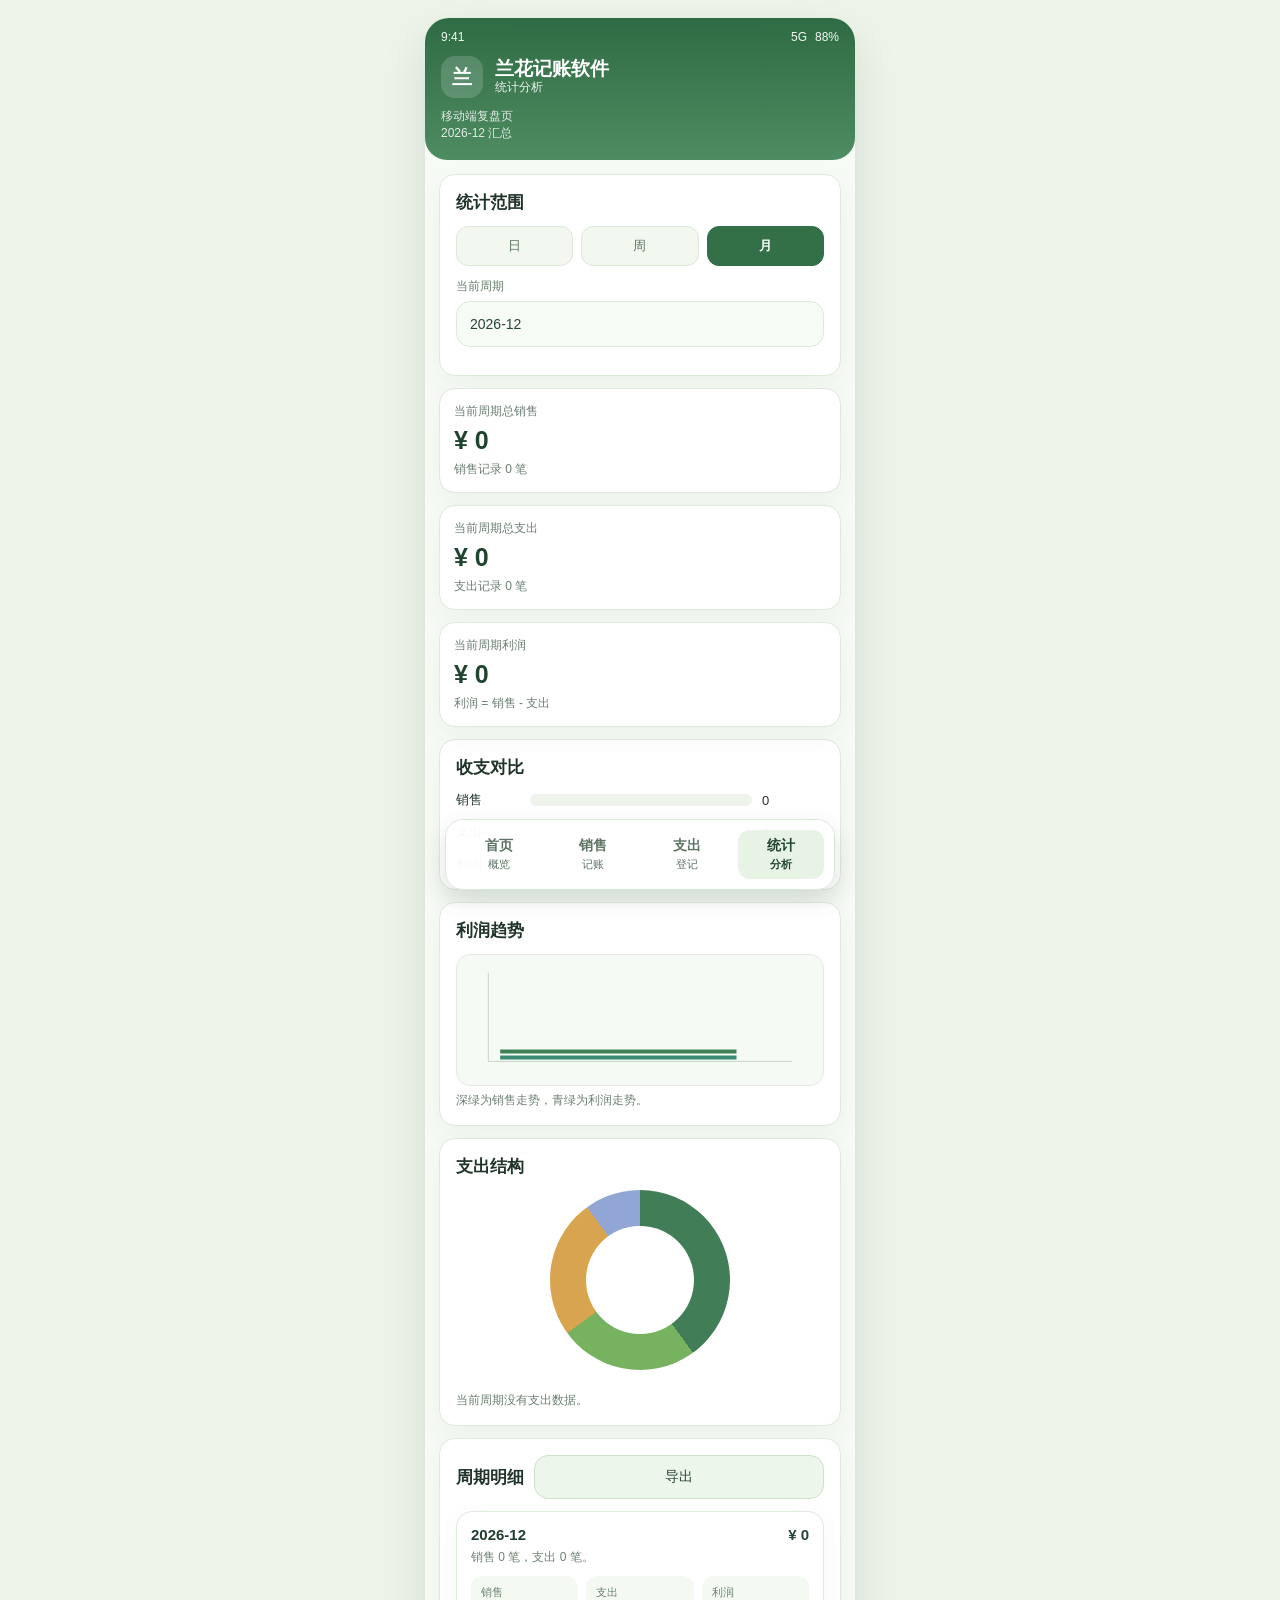
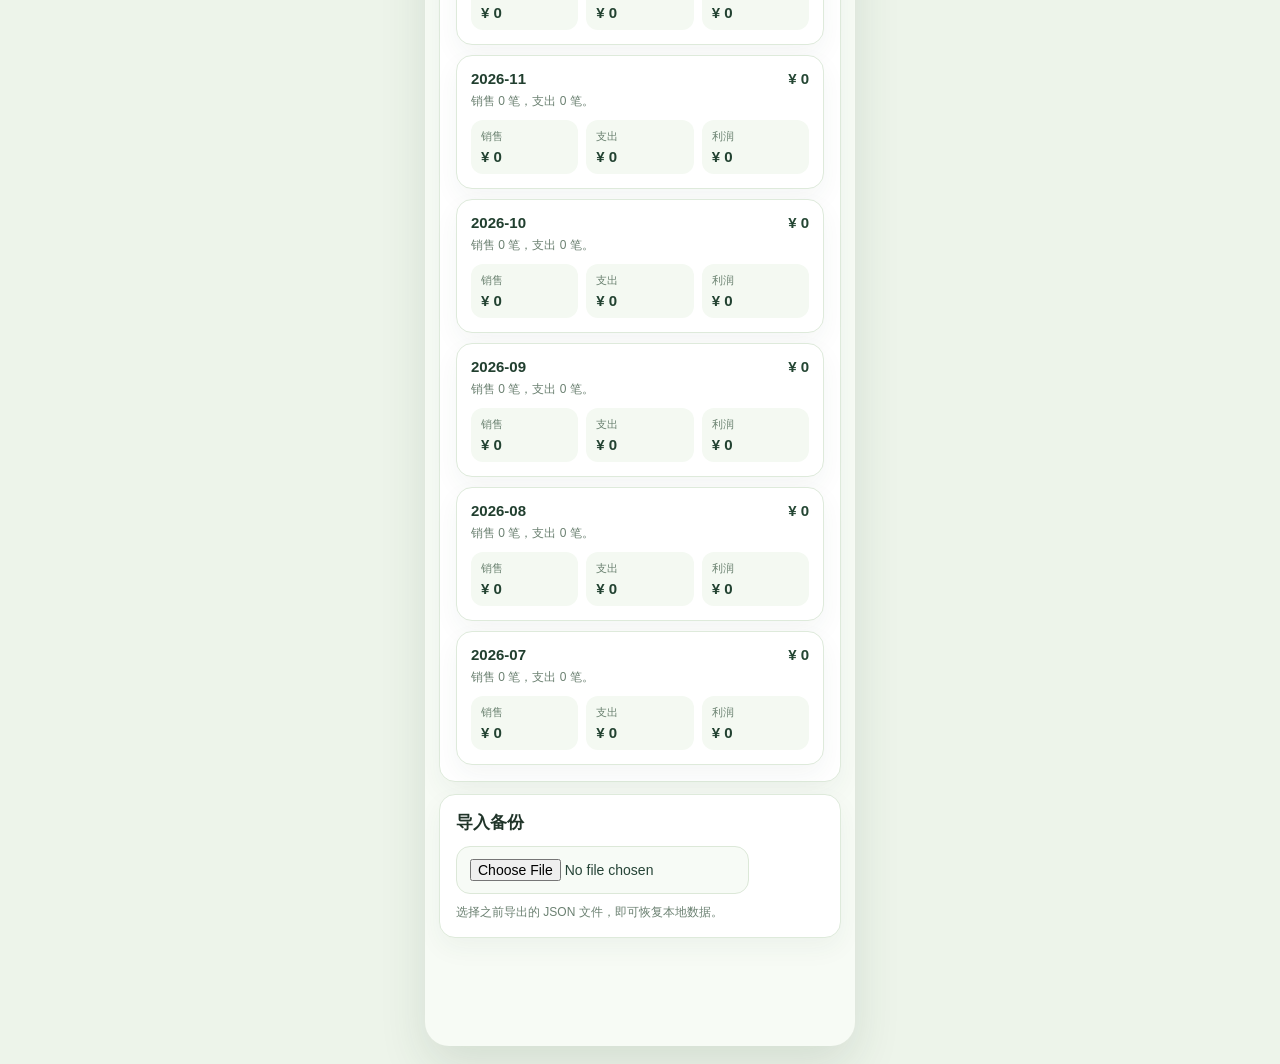
==== analytics.html @ 71361d49 "feat: 兰花记账软件 - 静态本地记账应用" ====
<!DOCTYPE html>
<html lang="zh-CN">
<head>
  <meta charset="UTF-8">
  <meta name="viewport" content="width=device-width, initial-scale=1.0">
  <title>兰花记账软件 - 统计分析</title>
  <link rel="stylesheet" href="styles.css">
</head>
<body>
  <div class="page-shell">
    <div class="frame">
      <div class="topbar">
        <div class="mobile-statusbar">
          <span>9:41</span>
          <div class="status-icons">
            <span>5G</span>
            <span>88%</span>
          </div>
        </div>
        <div class="brand">
          <div class="brand-mark">兰</div>
          <div>
            <h1>兰花记账软件</h1>
            <p>统计分析</p>
          </div>
        </div>
        <div class="topbar-meta">
          <p class="meta-line">移动端复盘页</p>
          <p class="meta-line" id="analytics-label">日 / 周 / 月汇总查看</p>
        </div>
      </div>
      <div class="app-body">
        <main class="content">
          <section class="panel">
            <h3>统计范围</h3>
            <div class="segmented">
              <div class="segment" data-mode="day">日</div>
              <div class="segment" data-mode="week">周</div>
              <div class="segment active" data-mode="month">月</div>
            </div>
            <div class="field-grid single" style="margin-top: 12px;">
              <div>
                <div class="label">当前周期</div>
                <div class="input-box" id="analytics-period-label"></div>
              </div>
            </div>
          </section>

          <section class="summary-grid" style="margin-top: 12px;" id="analytics-summary-grid"></section>

          <section class="panel" style="margin-top: 12px;">
            <h3>收支对比</h3>
            <div class="bar-chart" id="analytics-bar-chart"></div>
          </section>

          <section class="panel" style="margin-top: 12px;">
            <h3>利润趋势</h3>
            <svg class="trend-svg" viewBox="0 0 360 132" xmlns="http://www.w3.org/2000/svg">
              <line x1="26" y1="18" x2="26" y2="108" stroke="#c7d4c3" stroke-width="1"/>
              <line x1="26" y1="108" x2="334" y2="108" stroke="#c7d4c3" stroke-width="1"/>
              <polyline id="analytics-sales-line" fill="none" stroke="#3d8156" stroke-width="4" points="38,90 86,82 134,70 182,60 230,48 278,38 326,32"/>
              <polyline id="analytics-profit-line" fill="none" stroke="#3b8a74" stroke-width="4" points="38,100 86,92 134,82 182,68 230,58 278,46 326,40"/>
            </svg>
            <div class="record-meta">深绿为销售走势，青绿为利润走势。</div>
          </section>

          <section class="panel" style="margin-top: 12px;">
            <h3>支出结构</h3>
            <div class="donut"></div>
            <div class="legend" id="analytics-expense-legend"></div>
          </section>

          <section class="panel" style="margin-top: 12px;">
            <div class="record-head">
              <h3 style="margin: 0;">周期明细</h3>
              <button class="btn" type="button" id="analytics-export-button">导出</button>
            </div>
            <div class="period-list" style="margin-top: 12px;" id="analytics-period-list"></div>
          </section>

          <section class="panel" style="margin-top: 12px;">
            <h3>导入备份</h3>
            <input class="input-box" type="file" id="analytics-import-input" accept="application/json">
            <div class="record-meta" style="margin-top: 10px;">选择之前导出的 JSON 文件，即可恢复本地数据。</div>
          </section>
        </main>
      </div>
    </div>
  </div>
  <nav class="mobile-tabbar">
    <a href="dashboard.html"><strong>首页</strong>概览</a>
    <a href="sales.html"><strong>销售</strong>记账</a>
    <a href="expenses.html"><strong>支出</strong>登记</a>
    <a class="active" href="analytics.html"><strong>统计</strong>分析</a>
  </nav>

  <script src="data.js"></script>
  <script>
    let currentMode = "month";

    function buildPolylinePoints(values, minY, maxY) {
      const maxValue = Math.max(...values, 1);
      const stepX = 48;
      return values.map((value, index) => {
        const x = 38 + index * stepX;
        const y = maxY - (value / maxValue) * (maxY - minY);
        return `${x},${y}`;
      }).join(" ");
    }

    function buildTrendBase(mode) {
      const points = [];
      const summaryList = [];
      const totalSteps = mode === "day" ? 7 : mode === "week" ? 6 : 6;
      for (let i = totalSteps - 1; i >= 0; i -= 1) {
        const date = new Date();
        if (mode === "day") {
          date.setDate(date.getDate() - i);
        } else if (mode === "week") {
          date.setDate(date.getDate() - i * 7);
        } else {
          date.setMonth(date.getMonth() - i);
        }
        summaryList.push(OrchidBookkeeping.getRangeSummary(mode, date));
      }
      return summaryList;
    }

    function downloadBackup() {
      const blob = new Blob([OrchidBookkeeping.exportStore()], { type: "application/json" });
      const url = URL.createObjectURL(blob);
      const link = document.createElement("a");
      link.href = url;
      link.download = `orchid-bookkeeping-backup-${OrchidBookkeeping.toDateKey(new Date())}.json`;
      link.click();
      URL.revokeObjectURL(url);
    }

    function renderAnalytics() {
      const summary = OrchidBookkeeping.getRangeSummary(currentMode);
      const breakdown = OrchidBookkeeping.getExpenseBreakdown(currentMode);
      const trendBase = buildTrendBase(currentMode);

      document.getElementById("analytics-label").textContent = `${summary.label} 汇总`;
      document.getElementById("analytics-period-label").textContent = summary.label;
      document.getElementById("analytics-summary-grid").innerHTML = `
        <div class="mini-card">
          <div class="muted">当前周期总销售</div>
          <strong>${OrchidBookkeeping.formatCurrencyPrecise(summary.salesTotal)}</strong>
          <span>销售记录 ${summary.salesCount} 笔</span>
        </div>
        <div class="mini-card">
          <div class="muted">当前周期总支出</div>
          <strong>${OrchidBookkeeping.formatCurrencyPrecise(summary.expenseTotal)}</strong>
          <span>支出记录 ${summary.expenseCount} 笔</span>
        </div>
        <div class="mini-card">
          <div class="muted">当前周期利润</div>
          <strong>${OrchidBookkeeping.formatCurrencyPrecise(summary.profitTotal)}</strong>
          <span>利润 = 销售 - 支出</span>
        </div>
      `;

      const maxAmount = Math.max(summary.salesTotal, summary.expenseTotal, Math.abs(summary.profitTotal), 1);
      document.getElementById("analytics-bar-chart").innerHTML = `
        <div class="bar-row">
          <div>销售</div>
          <div class="bar-track"><div class="bar-fill" style="width:${Math.round((summary.salesTotal / maxAmount) * 100)}%;"></div></div>
          <div>${Math.round(summary.salesTotal)}</div>
        </div>
        <div class="bar-row">
          <div>支出</div>
          <div class="bar-track"><div class="bar-fill expense" style="width:${Math.round((summary.expenseTotal / maxAmount) * 100)}%;"></div></div>
          <div>${Math.round(summary.expenseTotal)}</div>
        </div>
        <div class="bar-row">
          <div>利润</div>
          <div class="bar-track"><div class="bar-fill profit" style="width:${Math.round((Math.abs(summary.profitTotal) / maxAmount) * 100)}%;"></div></div>
          <div>${Math.round(summary.profitTotal)}</div>
        </div>
      `;

      document.getElementById("analytics-sales-line").setAttribute("points", buildPolylinePoints(trendBase.map((item) => item.salesTotal), 26, 98));
      document.getElementById("analytics-profit-line").setAttribute("points", buildPolylinePoints(trendBase.map((item) => item.profitTotal), 34, 104));

      const legend = document.getElementById("analytics-expense-legend");
      if (!breakdown.length) {
        legend.innerHTML = '<div class="record-meta">当前周期没有支出数据。</div>';
      } else {
        const dotClasses = ["green", "light-green", "orange", "blue"];
        legend.innerHTML = breakdown.map((item, index) => `
          <div class="legend-item">
            <div class="legend-label"><span class="dot ${dotClasses[index % dotClasses.length]}"></span>${item.label}</div>
            <div>${item.percent}%</div>
          </div>
        `).join("");
      }

      const periods = trendBase.slice().reverse();
      document.getElementById("analytics-period-list").innerHTML = periods.map((item) => `
        <div class="period-card">
          <div class="period-head">
            <div class="period-title">${item.label}</div>
            <div class="period-profit">${OrchidBookkeeping.formatCurrencyPrecise(item.profitTotal)}</div>
          </div>
          <div class="period-meta">销售 ${item.salesCount} 笔，支出 ${item.expenseCount} 笔。</div>
          <div class="period-values">
            <div>销售<strong>${OrchidBookkeeping.formatCurrencyPrecise(item.salesTotal)}</strong></div>
            <div>支出<strong>${OrchidBookkeeping.formatCurrencyPrecise(item.expenseTotal)}</strong></div>
            <div>利润<strong>${OrchidBookkeeping.formatCurrencyPrecise(item.profitTotal)}</strong></div>
          </div>
        </div>
      `).join("");
    }

    document.querySelectorAll("[data-mode]").forEach((segment) => {
      segment.addEventListener("click", () => {
        currentMode = segment.dataset.mode;
        document.querySelectorAll("[data-mode]").forEach((item) => item.classList.toggle("active", item === segment));
        renderAnalytics();
      });
    });

    document.getElementById("analytics-export-button").addEventListener("click", downloadBackup);
    document.getElementById("analytics-import-input").addEventListener("change", async (event) => {
      const file = event.target.files?.[0];
      if (!file) return;
      const text = await file.text();
      OrchidBookkeeping.importStore(text);
      renderAnalytics();
      alert("导入成功，统计数据已刷新。");
    });

    renderAnalytics();
  </script>
</body>
</html>
---- styles.css ----
* {
  box-sizing: border-box;
}

body {
  margin: 0;
  font-family: "Microsoft YaHei", "Segoe UI", sans-serif;
  background: #edf4ea;
  color: #203429;
}

a {
  color: inherit;
  text-decoration: none;
}

.page-shell {
  min-height: 100vh;
  padding: 0;
}

.frame {
  width: 100%;
  max-width: 430px;
  margin: 0 auto;
  min-height: 100vh;
  background: #f7fbf5;
  position: relative;
  overflow: hidden;
}

.app-body {
  min-height: 100vh;
}

.sidebar,
.nav-title,
.nav {
  display: none;
}

.topbar {
  background: linear-gradient(180deg, #2f6b44 0%, #4e8c61 100%);
  color: #fff;
  padding: 12px 16px 18px;
  border-radius: 0 0 22px 22px;
}

.mobile-statusbar {
  display: flex;
  align-items: center;
  justify-content: space-between;
  font-size: 12px;
  margin-bottom: 12px;
  opacity: 0.95;
}

.status-icons {
  display: flex;
  align-items: center;
  gap: 8px;
}

.brand {
  display: flex;
  align-items: center;
  gap: 12px;
}

.brand-mark {
  width: 42px;
  height: 42px;
  border-radius: 14px;
  background: rgba(255, 255, 255, 0.16);
  display: grid;
  place-items: center;
  font-size: 20px;
  font-weight: 700;
}

.brand h1 {
  margin: 0;
  font-size: 19px;
  line-height: 1.15;
}

.brand p,
.topbar-meta,
.meta-line {
  margin: 0;
  font-size: 12px;
  opacity: 0.92;
}

.topbar-meta {
  margin-top: 10px;
}

.content {
  padding: 14px 14px 108px;
}

.section-title {
  margin: 0 0 6px;
  font-size: 21px;
}

.section-subtitle {
  margin: 0 0 14px;
  font-size: 13px;
  color: #647a6c;
}

.panel,
.mini-card,
.entry-card,
.record-card,
.period-card,
.quick-action {
  background: #fff;
  border: 1px solid #deeadb;
  border-radius: 16px;
  box-shadow: 0 10px 26px rgba(43, 72, 50, 0.05);
}

.panel,
.entry-card,
.period-card {
  padding: 16px;
}

.panel h3,
.entry-card h3,
.period-card h3 {
  margin: 0 0 12px;
  font-size: 17px;
}

.hero-card {
  background: linear-gradient(180deg, #f4fbf1 0%, #ffffff 100%);
  border: 1px solid #d8e8d3;
  border-radius: 18px;
  padding: 18px;
  margin-bottom: 14px;
  box-shadow: 0 12px 28px rgba(49, 92, 60, 0.08);
}

.hero-card .eyebrow {
  font-size: 12px;
  color: #64816f;
}

.kpi-value {
  font-size: 32px;
  font-weight: 700;
  margin: 10px 0 6px;
  color: #204230;
}

.kpi-label {
  font-size: 13px;
  color: #61786a;
}

.summary-inline {
  display: grid;
  grid-template-columns: repeat(2, minmax(0, 1fr));
  gap: 10px;
  margin-top: 16px;
}

.summary-chip {
  background: #eff7ec;
  border-radius: 14px;
  padding: 10px 12px;
}

.summary-chip strong {
  display: block;
  font-size: 18px;
  color: #214230;
}

.summary-chip span {
  display: block;
  margin-top: 3px;
  font-size: 12px;
  color: #6a7f70;
}

.action-grid,
.quick-grid,
.stats-grid,
.summary-grid,
.mobile-shortcuts,
.chart-grid {
  display: grid;
  gap: 12px;
}

.action-grid {
  grid-template-columns: repeat(2, minmax(0, 1fr));
  margin-bottom: 14px;
}

.quick-grid,
.summary-grid,
.stats-grid,
.chart-grid {
  grid-template-columns: 1fr;
}

.quick-action {
  padding: 16px 14px;
}

.quick-action .action-title {
  font-size: 16px;
  font-weight: 700;
  color: #21402f;
}

.quick-action .action-desc {
  margin-top: 6px;
  font-size: 12px;
  color: #6b8071;
}

.quick-action.primary {
  background: linear-gradient(180deg, #336f47 0%, #295a3a 100%);
  color: #fff;
  border-color: #336f47;
}

.quick-action.primary .action-title,
.quick-action.primary .action-desc {
  color: #fff;
}

.mobile-shortcuts {
  grid-template-columns: repeat(4, minmax(0, 1fr));
  margin-bottom: 14px;
}

.mobile-shortcut {
  background: #fff;
  border: 1px solid #deeadb;
  border-radius: 14px;
  padding: 10px 8px;
  text-align: center;
  font-size: 11px;
  color: #5d7464;
}

.mobile-shortcut strong {
  display: block;
  margin-bottom: 4px;
  font-size: 17px;
  color: #244633;
}

.mini-card {
  padding: 14px;
}

.mini-card strong {
  display: block;
  margin: 6px 0 4px;
  font-size: 25px;
  color: #1f4430;
}

.mini-card span,
.muted {
  font-size: 12px;
  color: #6b7e72;
}

.list {
  display: grid;
  gap: 10px;
}

.record-card,
.expense-item,
.list-item,
.timeline-item {
  background: #f7fbf6;
  border: 1px solid #e2ece0;
  border-radius: 14px;
  padding: 12px 14px;
}

.record-head,
.timeline-head,
.period-head {
  display: flex;
  align-items: center;
  justify-content: space-between;
  gap: 10px;
}

.record-title,
.timeline-title,
.period-title {
  font-size: 15px;
  font-weight: 700;
  color: #213f2f;
}

.record-amount,
.timeline-amount,
.period-profit {
  font-size: 15px;
  font-weight: 700;
  color: #244633;
}

.record-meta,
.timeline-meta,
.period-meta {
  margin-top: 6px;
  font-size: 12px;
  color: #6b8071;
}

.trend-panel {
  margin-top: 14px;
}

.trend-svg {
  width: 100%;
  height: 132px;
  display: block;
  background: #f6faf5;
  border: 1px solid #e2ece0;
  border-radius: 14px;
}

.field-grid {
  display: grid;
  grid-template-columns: 1fr 1fr;
  gap: 10px;
  margin-bottom: 12px;
}

.field-grid.single {
  grid-template-columns: 1fr;
}

.label {
  margin-bottom: 6px;
  font-size: 12px;
  color: #68806d;
}

.input-box,
.select-box,
.note-box {
  min-height: 46px;
  background: #f7fbf6;
  border: 1px solid #dce8d8;
  border-radius: 14px;
  padding: 12px 13px;
  display: flex;
  align-items: center;
  font-size: 14px;
  color: #264437;
}

.note-box {
  min-height: 78px;
  align-items: flex-start;
}

.grade-list {
  display: grid;
  gap: 12px;
}

.grade-card {
  background: #fff;
  border: 1px solid #deeadb;
  border-radius: 16px;
  padding: 14px;
  box-shadow: 0 8px 20px rgba(43, 72, 50, 0.05);
}

.grade-top {
  display: flex;
  align-items: center;
  justify-content: space-between;
  gap: 10px;
  margin-bottom: 10px;
}

.grade-name {
  font-size: 16px;
  font-weight: 700;
}

.grade-badge,
.pill {
  padding: 5px 10px;
  border-radius: 999px;
  font-size: 11px;
  background: #e7f2e4;
  color: #2f6441;
}

.grade-total {
  margin-top: 10px;
  background: #f2f8ef;
  border-radius: 14px;
  padding: 10px 12px;
  display: flex;
  align-items: center;
  justify-content: space-between;
  font-size: 13px;
  color: #60776a;
}

.grade-total strong {
  font-size: 18px;
  color: #214331;
}

.segmented {
  display: grid;
  grid-template-columns: repeat(3, minmax(0, 1fr));
  gap: 8px;
}

.segment {
  background: #f2f8ef;
  border: 1px solid #dce8d8;
  border-radius: 12px;
  padding: 10px 8px;
  text-align: center;
  font-size: 13px;
  color: #5e7665;
}

.segment.active {
  background: #336f47;
  border-color: #336f47;
  color: #fff;
  font-weight: 700;
}

.chip-group {
  display: flex;
  flex-wrap: wrap;
  gap: 8px;
}

.chip {
  padding: 9px 12px;
  border-radius: 999px;
  background: #edf6ea;
  border: 1px solid #d8e8d4;
  color: #315f42;
  font-size: 12px;
}

.chip.active {
  background: #336f47;
  border-color: #336f47;
  color: #fff;
}

.timeline {
  display: grid;
  gap: 10px;
}

.timeline-item {
  position: relative;
  padding-left: 16px;
}

.timeline-item::before {
  content: "";
  position: absolute;
  left: 0;
  top: 18px;
  width: 8px;
  height: 8px;
  border-radius: 50%;
  background: #4c8b61;
}

.actions {
  display: flex;
  gap: 10px;
  margin-top: 14px;
}

.btn {
  flex: 1;
  padding: 12px 10px;
  border-radius: 14px;
  border: 1px solid #cfe1cb;
  background: #edf6ea;
  color: #254534;
  font-size: 14px;
  text-align: center;
}

.btn.primary {
  background: #336f47;
  color: #fff;
  border-color: #336f47;
}

.bar-chart {
  display: grid;
  gap: 14px;
}

.bar-row {
  display: grid;
  grid-template-columns: 64px 1fr 62px;
  align-items: center;
  gap: 10px;
  font-size: 13px;
}

.bar-track {
  height: 12px;
  border-radius: 999px;
  background: #eef3ec;
  overflow: hidden;
}

.bar-fill {
  height: 100%;
  border-radius: 999px;
  background: linear-gradient(90deg, #5ea671, #2f6a43);
}

.bar-fill.expense {
  background: linear-gradient(90deg, #e29d62, #c56f2f);
}

.bar-fill.profit {
  background: linear-gradient(90deg, #71b5a0, #3a8b73);
}

.donut {
  width: 180px;
  height: 180px;
  margin: 8px auto 16px;
  border-radius: 50%;
  background: conic-gradient(
    #417d56 0 40%,
    #77b35f 40% 65%,
    #d8a450 65% 90%,
    #92a6d5 90% 100%
  );
  position: relative;
}

.donut::after {
  content: "";
  position: absolute;
  inset: 36px;
  background: #fff;
  border-radius: 50%;
}

.legend {
  display: grid;
  gap: 9px;
}

.legend-item {
  display: flex;
  align-items: center;
  justify-content: space-between;
  font-size: 13px;
}

.legend-label {
  display: flex;
  align-items: center;
  gap: 8px;
}

.dot {
  width: 10px;
  height: 10px;
  border-radius: 50%;
}

.dot.green { background: #417d56; }
.dot.light-green { background: #77b35f; }
.dot.orange { background: #d8a450; }
.dot.blue { background: #92a6d5; }

.period-list {
  display: grid;
  gap: 10px;
}

.period-card {
  padding: 14px;
}

.period-values {
  display: grid;
  grid-template-columns: repeat(3, minmax(0, 1fr));
  gap: 8px;
  margin-top: 10px;
}

.period-values div {
  background: #f4f9f2;
  border-radius: 12px;
  padding: 9px 10px;
  font-size: 11px;
  color: #69806f;
}

.period-values strong {
  display: block;
  margin-top: 4px;
  font-size: 15px;
  color: #224231;
}

.floating-total {
  position: fixed;
  left: 50%;
  bottom: 84px;
  transform: translateX(-50%);
  width: calc(100% - 28px);
  max-width: 402px;
  background: rgba(33, 63, 47, 0.95);
  color: #fff;
  border-radius: 18px;
  padding: 12px 14px;
  display: flex;
  align-items: center;
  justify-content: space-between;
  gap: 12px;
  box-shadow: 0 14px 30px rgba(28, 45, 35, 0.25);
  z-index: 18;
}

.floating-total small {
  display: block;
  font-size: 11px;
  opacity: 0.82;
}

.floating-total strong {
  font-size: 21px;
}

.floating-total button {
  border: 0;
  background: #ffffff;
  color: #234431;
  border-radius: 12px;
  padding: 10px 14px;
  font-size: 13px;
  font-weight: 700;
}

.mobile-tabbar {
  display: grid;
  grid-template-columns: repeat(4, minmax(0, 1fr));
  gap: 8px;
  position: fixed;
  left: 50%;
  bottom: 10px;
  transform: translateX(-50%);
  width: calc(100% - 20px);
  max-width: 410px;
  padding: 10px;
  background: rgba(255, 255, 255, 0.97);
  border: 1px solid #dbe7d7;
  border-radius: 18px;
  box-shadow: 0 10px 24px rgba(36, 66, 45, 0.14);
  z-index: 20;
}

.mobile-tabbar a {
  padding: 7px 4px;
  text-align: center;
  border-radius: 12px;
  color: #5d7364;
  font-size: 11px;
}

.mobile-tabbar a.active {
  background: #e7f3e4;
  color: #234431;
  font-weight: 700;
}

.mobile-tabbar strong {
  display: block;
  font-size: 14px;
  margin-bottom: 2px;
}

@media (min-width: 431px) {
  .page-shell {
    padding: 18px 0;
  }

  .frame {
    border-radius: 24px;
    min-height: calc(100vh - 36px);
    box-shadow: 0 20px 48px rgba(36, 66, 45, 0.12);
  }

  .floating-total,
  .mobile-tabbar {
    max-width: 390px;
  }
}
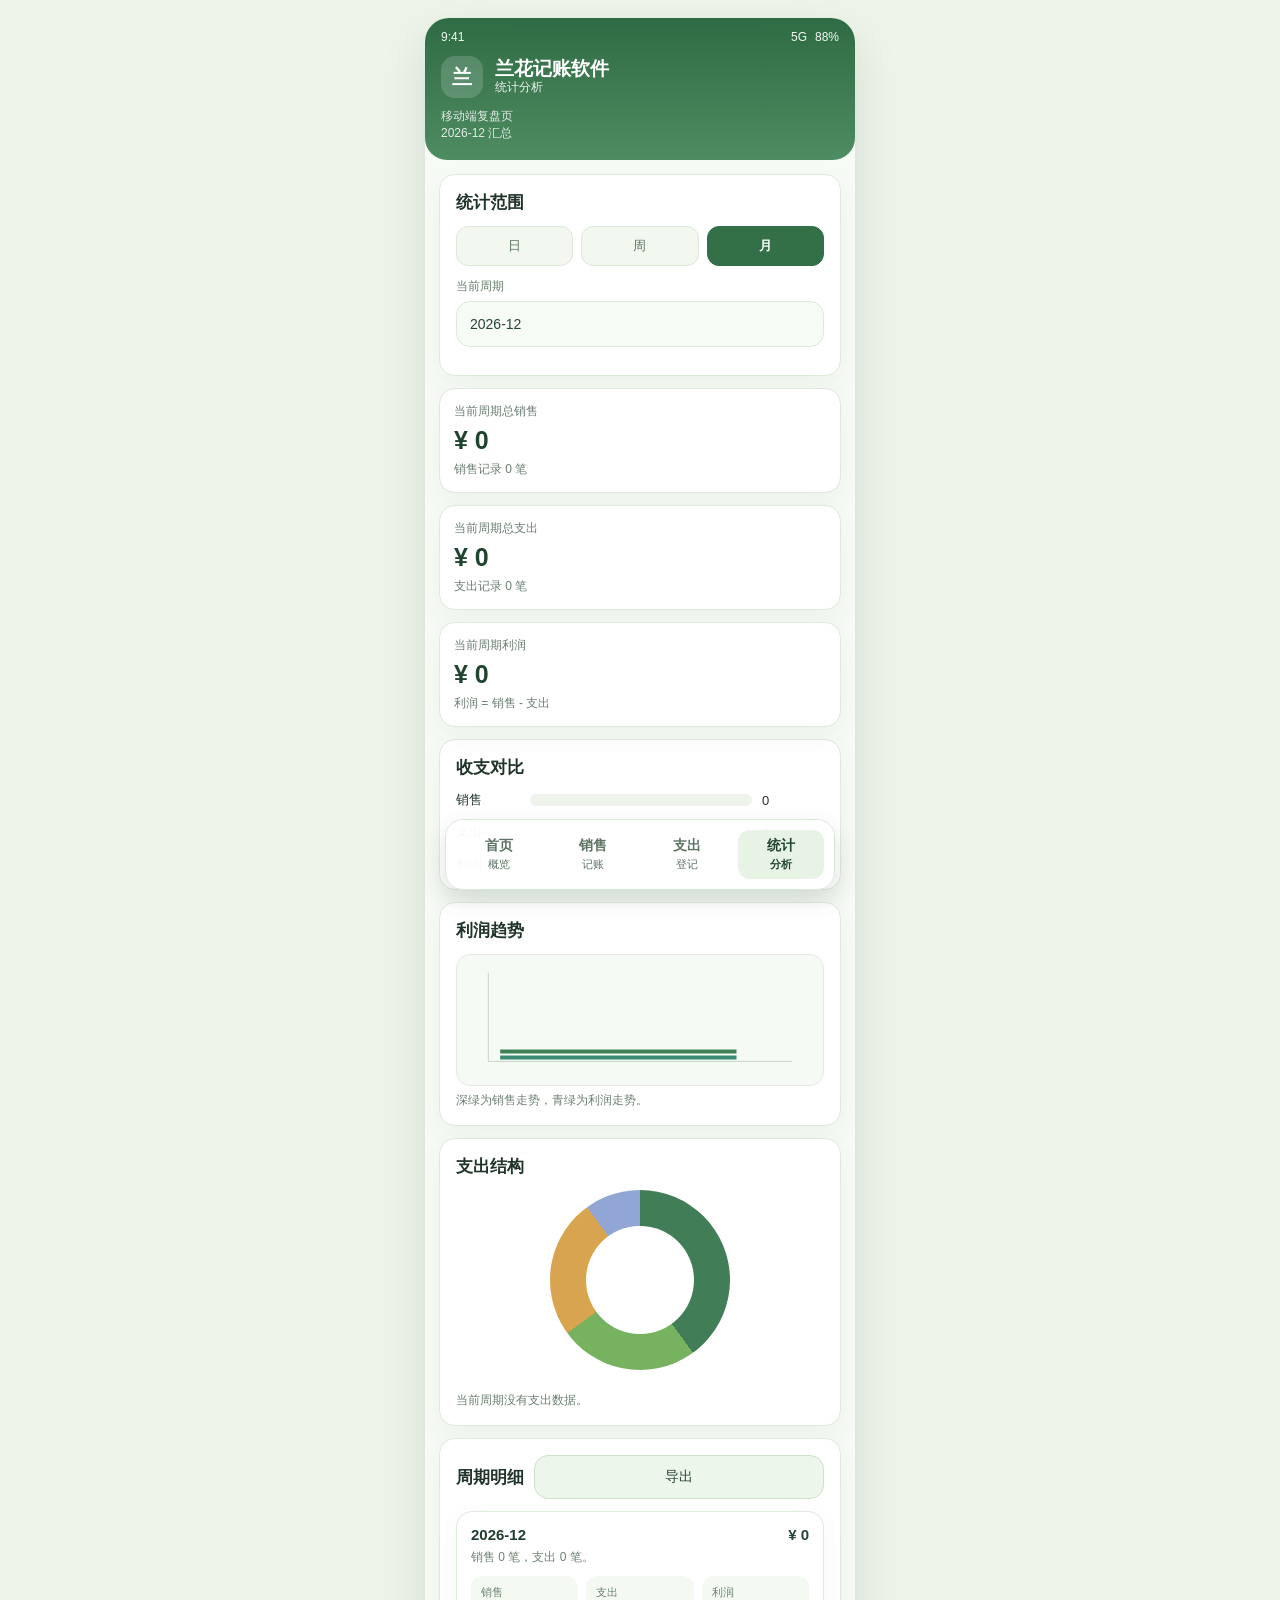
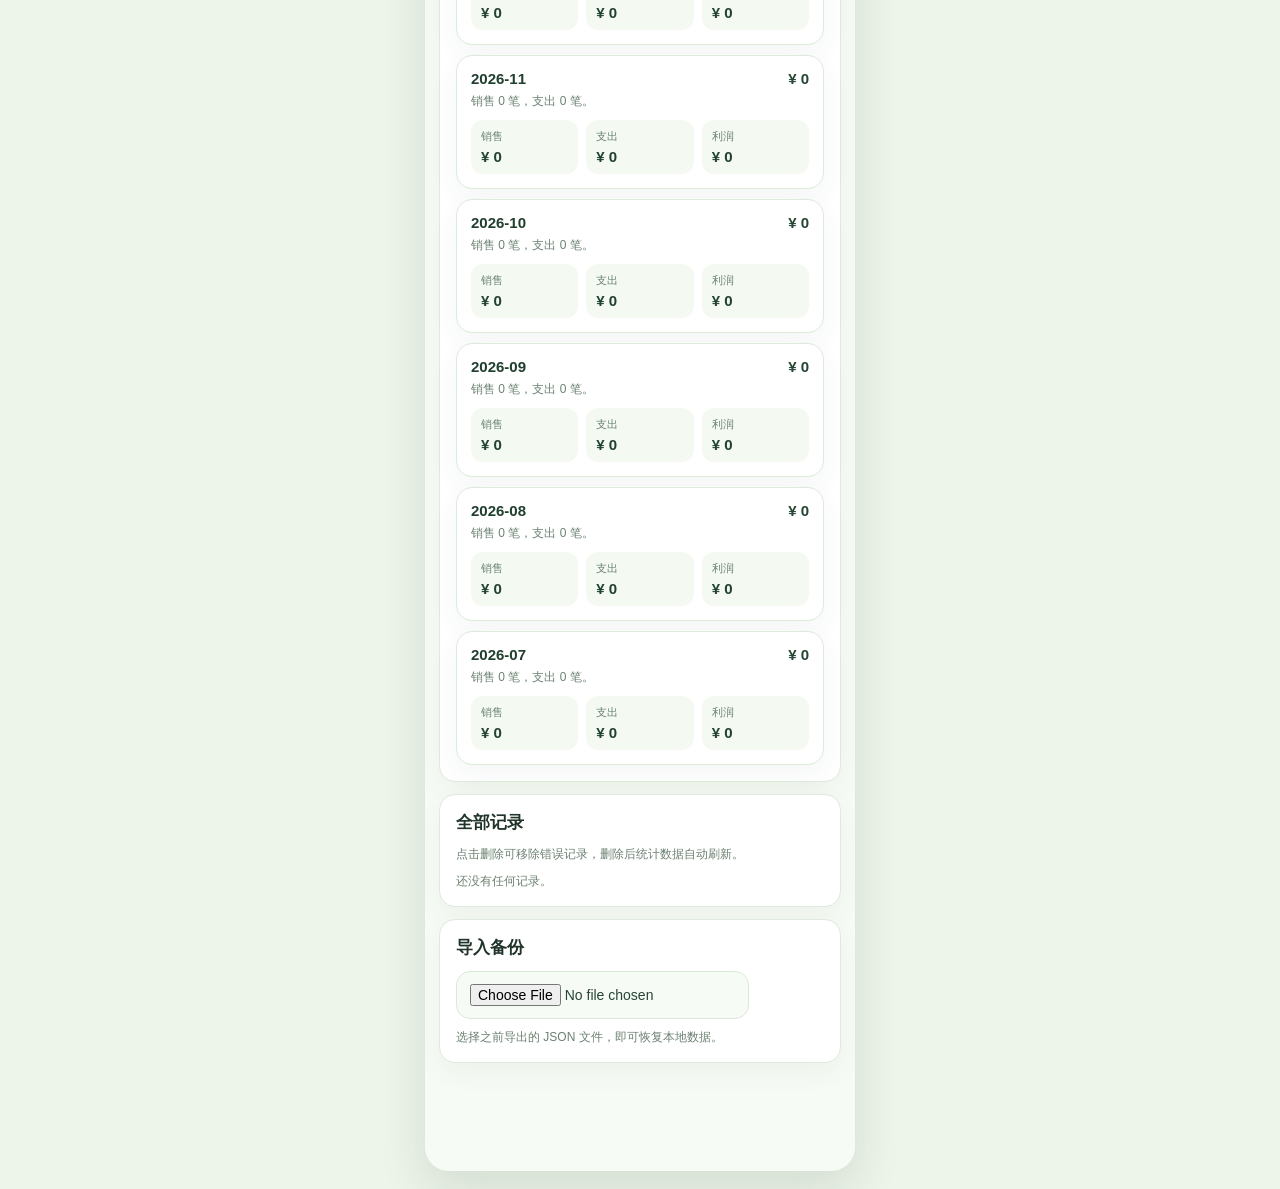
==== commit e9005b4d: "feat: 统计页增加全部记录列表，支持单条删除" ====
--- a/analytics.html
+++ b/analytics.html
@@ -79,6 +79,12 @@
           </section>
 
           <section class="panel" style="margin-top: 12px;">
+            <h3>全部记录</h3>
+            <div class="record-meta" style="margin-bottom: 10px;">点击删除可移除错误记录，删除后统计数据自动刷新。</div>
+            <div id="analytics-all-records"></div>
+          </section>
+
+          <section class="panel" style="margin-top: 12px;">
             <h3>导入备份</h3>
             <input class="input-box" type="file" id="analytics-import-input" accept="application/json">
             <div class="record-meta" style="margin-top: 10px;">选择之前导出的 JSON 文件，即可恢复本地数据。</div>
@@ -211,6 +217,71 @@
           </div>
         </div>
       `).join("");
+
+      renderAllRecords();
+    }
+
+    function renderAllRecords() {
+      const sales = OrchidBookkeeping.getSalesRecords();
+      const expenses = OrchidBookkeeping.getExpenseRecords();
+      const container = document.getElementById("analytics-all-records");
+
+      if (!sales.length && !expenses.length) {
+        container.innerHTML = '<div class="record-meta">还没有任何记录。</div>';
+        return;
+      }
+
+      const allRecords = [
+        ...sales.map((r) => ({ ...r, _type: "sale" })),
+        ...expenses.map((r) => ({ ...r, _type: "expense" }))
+      ].sort((a, b) => b.createdAt.localeCompare(a.createdAt));
+
+      container.innerHTML = allRecords.map((record) => {
+        if (record._type === "sale") {
+          return `
+            <div class="record-card">
+              <div class="record-head">
+                <div class="record-title">销售 · ${record.customer || "未命名客户"}</div>
+                <div class="record-amount">${OrchidBookkeeping.formatCurrencyPrecise(record.totalAmount)}</div>
+              </div>
+              <div class="record-meta">${record.date} · ${record.totalQuantity} 株 · ${record.gradeItems.map((item) => `${item.gradeLabel}${item.quantity ? ` ${item.quantity}株` : ""}`).join(" / ")}</div>
+              <div class="actions">
+                <button class="btn" type="button" data-delete-sale="${record.id}">删除</button>
+              </div>
+            </div>
+          `;
+        }
+        return `
+          <div class="record-card">
+            <div class="record-head">
+              <div class="record-title">支出 · ${record.expenseType}</div>
+              <div class="record-amount">${OrchidBookkeeping.formatCurrencyPrecise(record.amount)}</div>
+            </div>
+            <div class="record-meta">${record.date} · ${record.paymentMethod} · ${record.note || "无备注"}</div>
+            <div class="actions">
+              <button class="btn" type="button" data-delete-expense="${record.id}">删除</button>
+            </div>
+          </div>
+        `;
+      }).join("");
+
+      container.querySelectorAll("[data-delete-sale]").forEach((btn) => {
+        btn.addEventListener("click", () => {
+          if (confirm("确定删除这条销售记录？")) {
+            OrchidBookkeeping.deleteSaleRecord(btn.dataset.deleteSale);
+            renderAnalytics();
+          }
+        });
+      });
+
+      container.querySelectorAll("[data-delete-expense]").forEach((btn) => {
+        btn.addEventListener("click", () => {
+          if (confirm("确定删除这条支出记录？")) {
+            OrchidBookkeeping.deleteExpenseRecord(btn.dataset.deleteExpense);
+            renderAnalytics();
+          }
+        });
+      });
     }
 
     document.querySelectorAll("[data-mode]").forEach((segment) => {
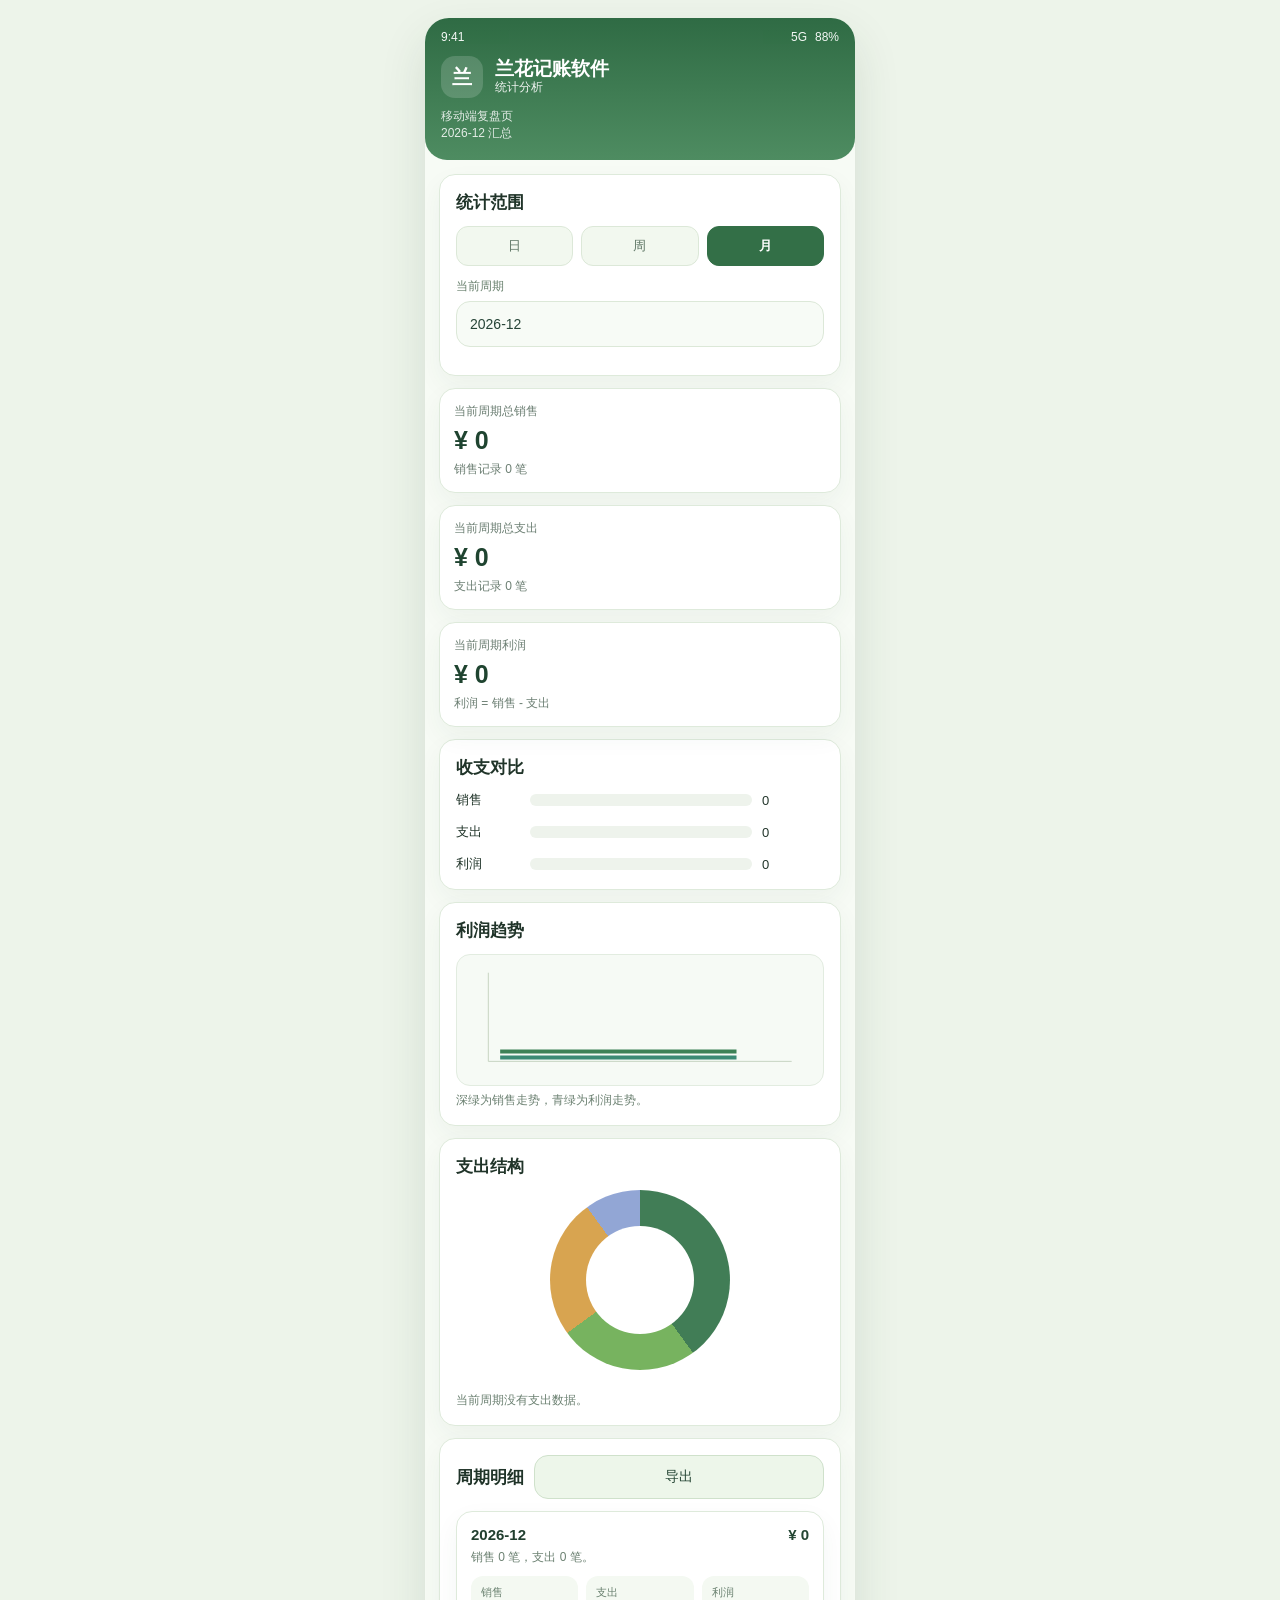
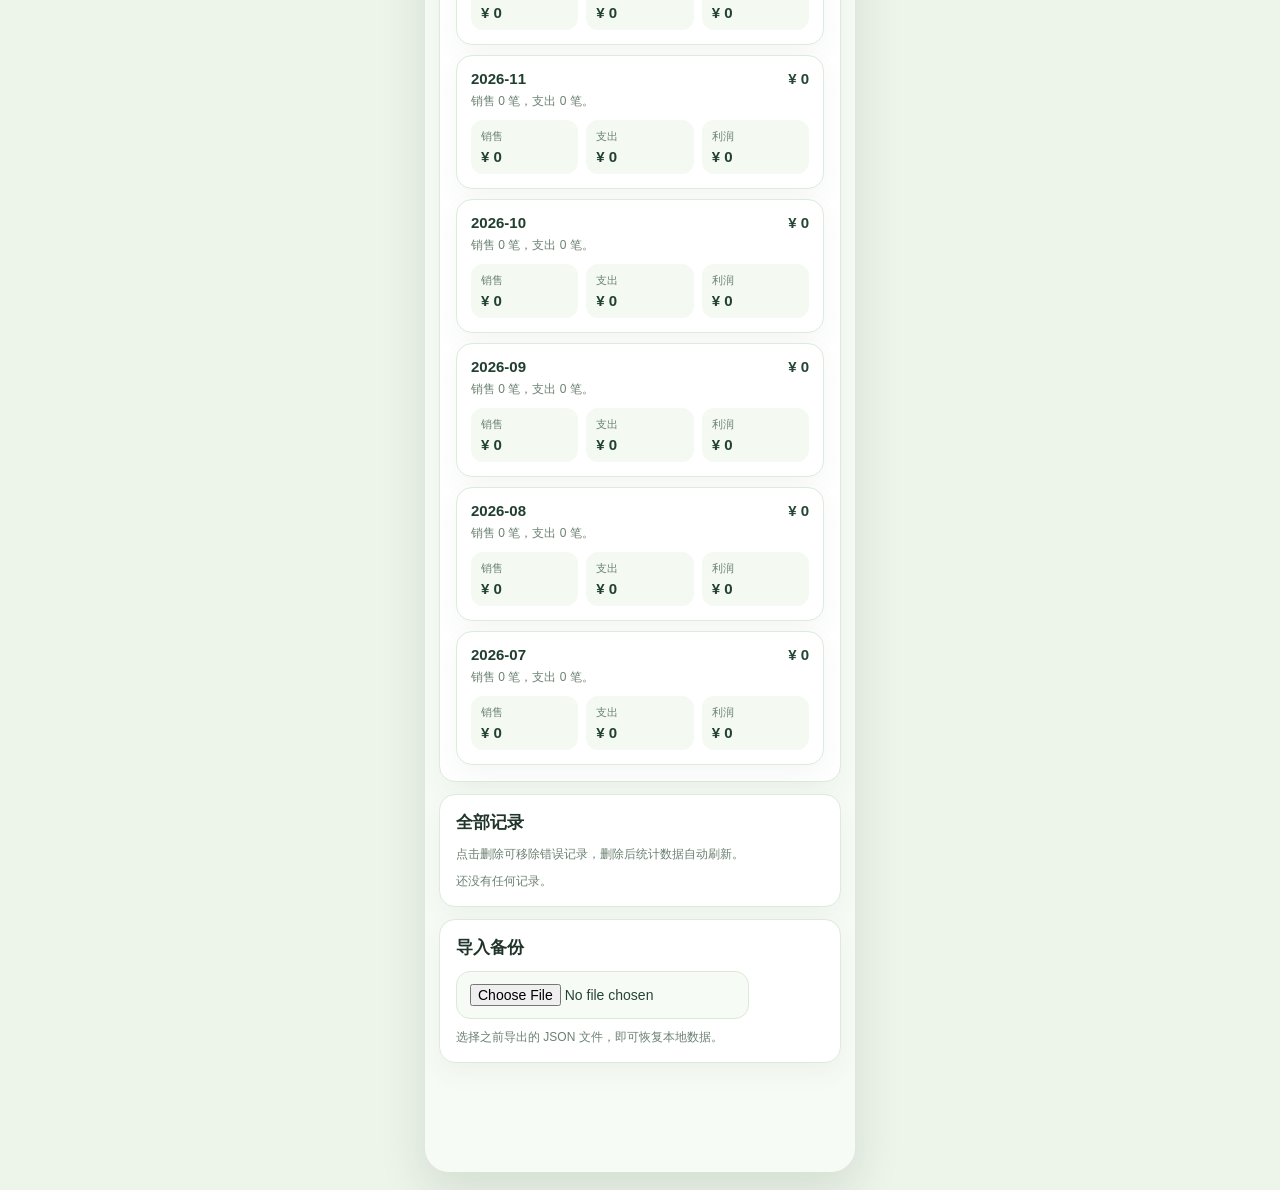
==== commit 657b15da: "feat: 导航栏和浮动栏滚动到底才显示，带滑入过渡动画" ====
--- a/analytics.html
+++ b/analytics.html
@@ -89,6 +89,7 @@
             <input class="input-box" type="file" id="analytics-import-input" accept="application/json">
             <div class="record-meta" style="margin-top: 10px;">选择之前导出的 JSON 文件，即可恢复本地数据。</div>
           </section>
+          <div id="scroll-sentinel" style="height:1px;"></div>
         </main>
       </div>
     </div>
@@ -303,6 +304,13 @@
     });
 
     renderAnalytics();
+
+    const tabbar = document.querySelector(".mobile-tabbar");
+    const sentinel = document.getElementById("scroll-sentinel");
+    const scrollObserver = new IntersectionObserver((entries) => {
+      tabbar.classList.toggle("visible", entries[0].isIntersecting);
+    }, { threshold: 0 });
+    scrollObserver.observe(sentinel);
   </script>
 </body>
 </html>
--- a/styles.css
+++ b/styles.css
@@ -675,7 +675,7 @@
   position: fixed;
   left: 50%;
   bottom: 10px;
-  transform: translateX(-50%);
+  transform: translateX(-50%) translateY(24px);
   width: calc(100% - 20px);
   max-width: 410px;
   padding: 10px;
@@ -684,6 +684,28 @@
   border-radius: 18px;
   box-shadow: 0 10px 24px rgba(36, 66, 45, 0.14);
   z-index: 20;
+  opacity: 0;
+  pointer-events: none;
+  transition: opacity 0.35s ease, transform 0.35s ease;
+}
+
+.mobile-tabbar.visible {
+  opacity: 1;
+  transform: translateX(-50%) translateY(0);
+  pointer-events: auto;
+}
+
+.floating-total {
+  opacity: 0;
+  transform: translateY(16px);
+  transition: opacity 0.35s ease, transform 0.35s ease;
+  pointer-events: none;
+}
+
+.floating-total.visible {
+  opacity: 1;
+  transform: translateY(0);
+  pointer-events: auto;
 }
 
 .mobile-tabbar a {
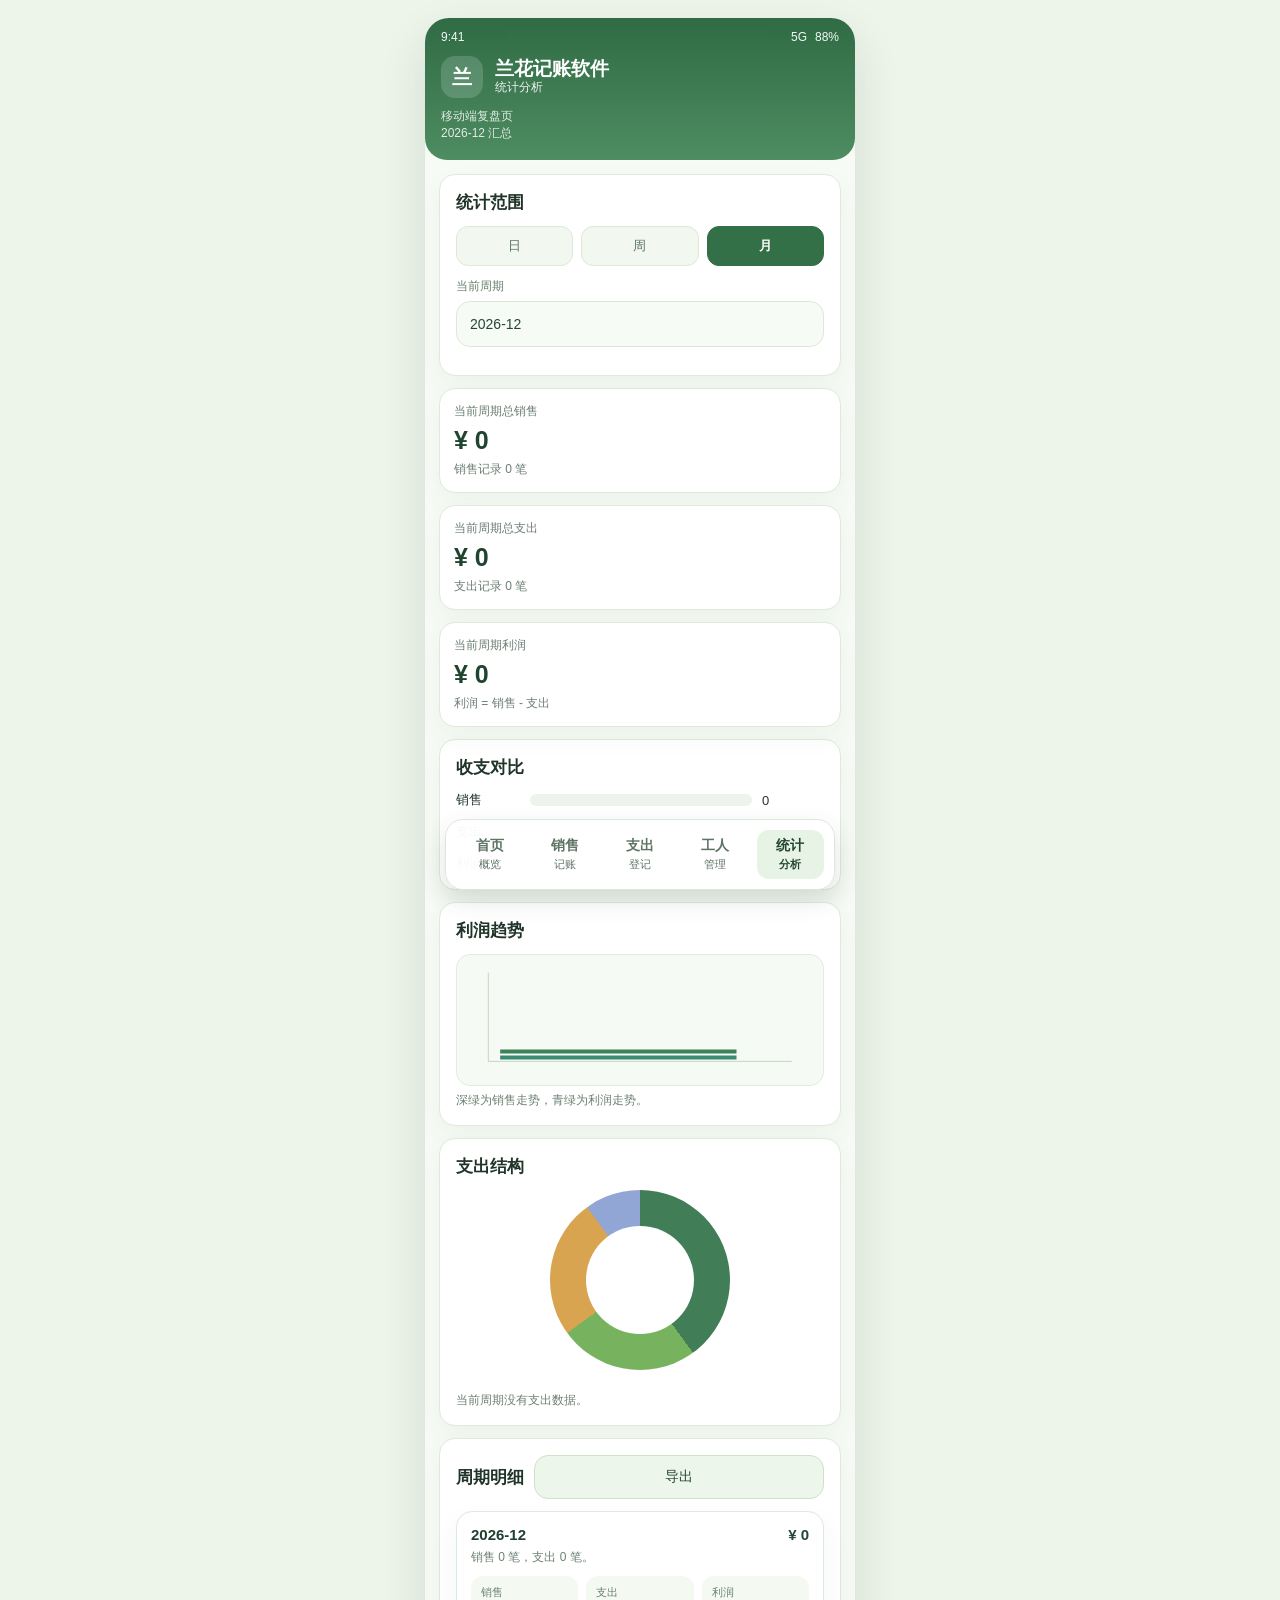
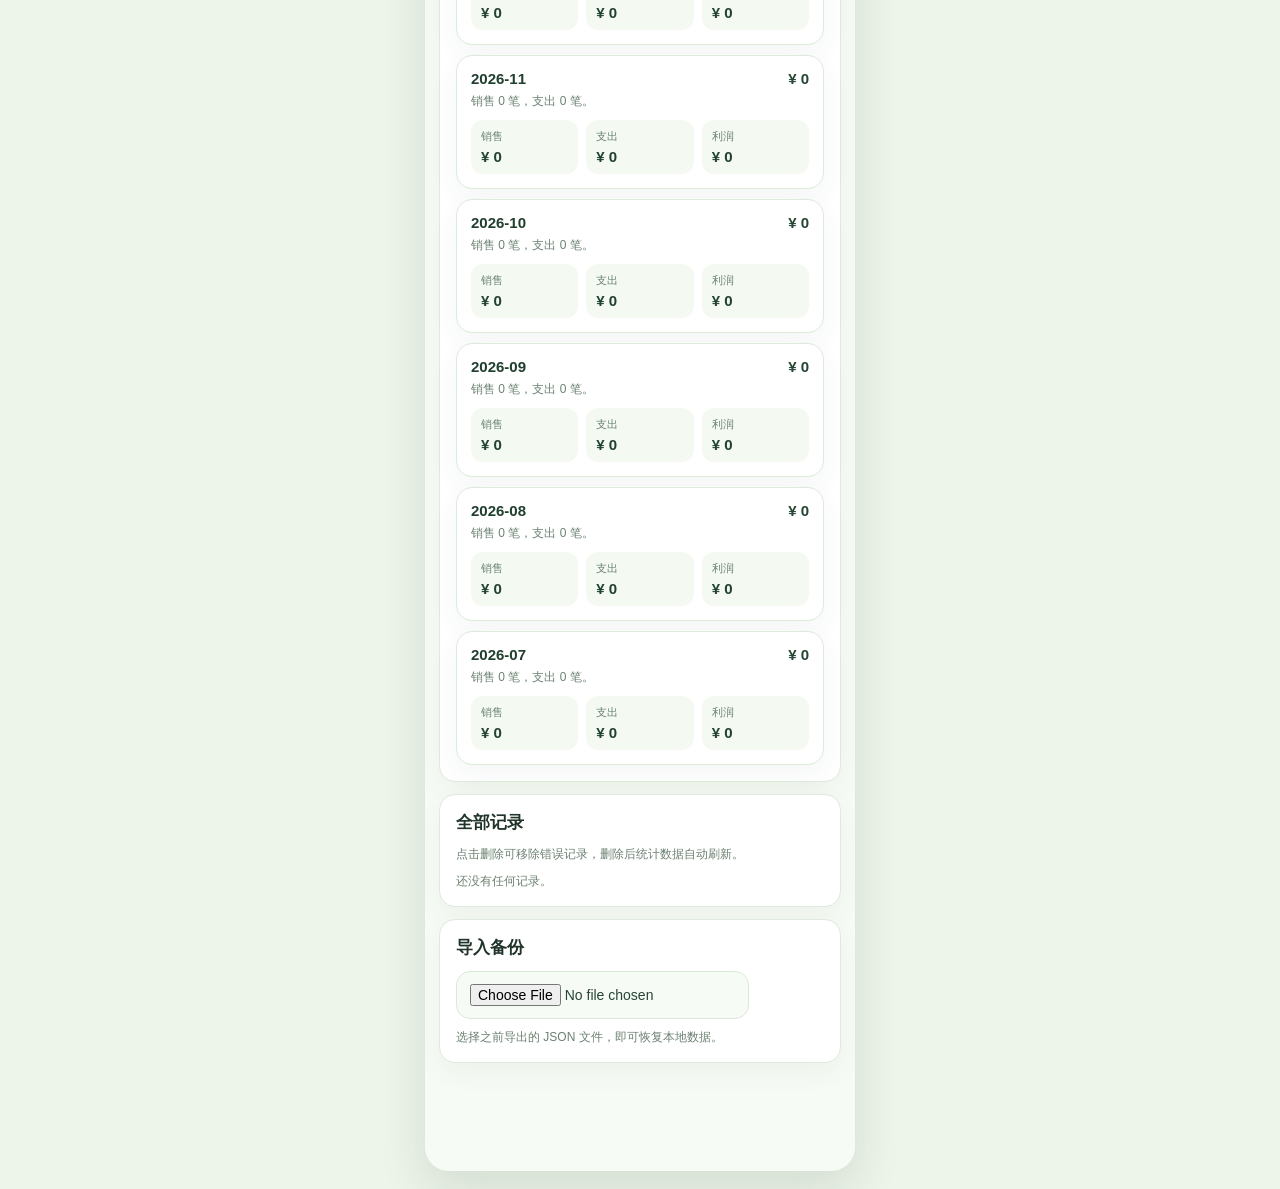
==== commit 356e9578: "fix: 导航栏始终显示，去掉滚动隐藏逻辑，保留浮动栏滚动触发" ====
--- a/analytics.html
+++ b/analytics.html
@@ -82,6 +82,7 @@
             <h3>全部记录</h3>
             <div class="record-meta" style="margin-bottom: 10px;">点击删除可移除错误记录，删除后统计数据自动刷新。</div>
             <div id="analytics-all-records"></div>
+            <button class="btn" type="button" id="records-toggle-btn" style="width:100%;margin-top:8px;display:none;">展开全部</button>
           </section>
 
           <section class="panel" style="margin-top: 12px;">
@@ -89,7 +90,6 @@
             <input class="input-box" type="file" id="analytics-import-input" accept="application/json">
             <div class="record-meta" style="margin-top: 10px;">选择之前导出的 JSON 文件，即可恢复本地数据。</div>
           </section>
-          <div id="scroll-sentinel" style="height:1px;"></div>
         </main>
       </div>
     </div>
@@ -98,12 +98,15 @@
     <a href="dashboard.html"><strong>首页</strong>概览</a>
     <a href="sales.html"><strong>销售</strong>记账</a>
     <a href="expenses.html"><strong>支出</strong>登记</a>
+    <a href="workers.html"><strong>工人</strong>管理</a>
     <a class="active" href="analytics.html"><strong>统计</strong>分析</a>
   </nav>
 
-  <script src="data.js"></script>
+  <script src="data.js?v=2"></script>
   <script>
     let currentMode = "month";
+    let recordsExpanded = false;
+    let expandedRecordId = null;
 
     function buildPolylinePoints(values, minY, maxY) {
       const maxValue = Math.max(...values, 1);
@@ -226,9 +229,11 @@
       const sales = OrchidBookkeeping.getSalesRecords();
       const expenses = OrchidBookkeeping.getExpenseRecords();
       const container = document.getElementById("analytics-all-records");
+      const toggleBtn = document.getElementById("records-toggle-btn");
 
       if (!sales.length && !expenses.length) {
         container.innerHTML = '<div class="record-meta">还没有任何记录。</div>';
+        toggleBtn.style.display = "none";
         return;
       }
 
@@ -237,16 +242,43 @@
         ...expenses.map((r) => ({ ...r, _type: "expense" }))
       ].sort((a, b) => b.createdAt.localeCompare(a.createdAt));
 
-      container.innerHTML = allRecords.map((record) => {
+      const defaultShow = 5;
+      const displayRecords = recordsExpanded ? allRecords : allRecords.slice(0, defaultShow);
+
+      container.innerHTML = displayRecords.map((record) => {
         if (record._type === "sale") {
+          const isExpanded = expandedRecordId === record.id;
+          const hasDetails = record.gradeItems.some((g) => g.quantity > 0 || g.note);
           return `
             <div class="record-card">
-              <div class="record-head">
+              <div class="record-head" style="cursor:pointer;" data-record-toggle="${record.id}">
                 <div class="record-title">销售 · ${record.customer || "未命名客户"}</div>
                 <div class="record-amount">${OrchidBookkeeping.formatCurrencyPrecise(record.totalAmount)}</div>
               </div>
-              <div class="record-meta">${record.date} · ${record.totalQuantity} 株 · ${record.gradeItems.map((item) => `${item.gradeLabel}${item.quantity ? ` ${item.quantity}株` : ""}`).join(" / ")}</div>
+              <div class="record-meta">${record.date} · ${record.totalQuantity} 株 · ${record.gradeItems.filter((g) => g.quantity > 0).map((item) => `${item.gradeLabel} ${item.quantity}株`).join(" / ")}</div>
+              ${isExpanded ? `
+                <div style="margin-top:10px;border-top:1px solid #e2ece0;padding-top:10px;">
+                  <table style="width:100%;font-size:13px;border-collapse:collapse;">
+                    <tr style="color:#64796b;font-size:11px;">
+                      <td style="padding:4px 0;">品类</td>
+                      <td style="text-align:right;">单价</td>
+                      <td style="text-align:right;">数量</td>
+                      <td style="text-align:right;">金额</td>
+                    </tr>
+                    ${record.gradeItems.filter((g) => g.quantity > 0).map((g) => `
+                      <tr>
+                        <td style="padding:4px 0;font-weight:600;">${g.gradeLabel}</td>
+                        <td style="text-align:right;">${g.price}</td>
+                        <td style="text-align:right;">${g.quantity} 株</td>
+                        <td style="text-align:right;font-weight:600;">${OrchidBookkeeping.formatCurrencyPrecise(g.amount)}</td>
+                      </tr>
+                      ${g.note ? `<tr><td colspan="4" style="padding:0 0 4px;color:#64796b;font-size:12px;">📝 ${g.note}</td></tr>` : ""}
+                    `).join("")}
+                  </table>
+                </div>
+              ` : ""}
               <div class="actions">
+                ${hasDetails ? `<button class="btn" type="button" data-record-detail="${record.id}">${isExpanded ? "收起" : "详情"}</button>` : ""}
                 <button class="btn" type="button" data-delete-sale="${record.id}">删除</button>
               </div>
             </div>
@@ -266,6 +298,32 @@
         `;
       }).join("");
 
+      // 展开/收纳按钮
+      if (allRecords.length > defaultShow) {
+        toggleBtn.style.display = "block";
+        toggleBtn.textContent = recordsExpanded ? "收起" : `展开全部 ${allRecords.length} 条`;
+      } else {
+        toggleBtn.style.display = "none";
+      }
+
+      // 记录详情展开/收起
+      container.querySelectorAll("[data-record-toggle]").forEach((el) => {
+        el.addEventListener("click", (e) => {
+          if (e.target.closest("[data-delete-sale]") || e.target.closest("[data-record-detail]")) return;
+          const id = el.dataset.recordToggle;
+          expandedRecordId = expandedRecordId === id ? null : id;
+          renderAllRecords();
+        });
+      });
+
+      container.querySelectorAll("[data-record-detail]").forEach((btn) => {
+        btn.addEventListener("click", () => {
+          const id = btn.dataset.recordDetail;
+          expandedRecordId = expandedRecordId === id ? null : id;
+          renderAllRecords();
+        });
+      });
+
       container.querySelectorAll("[data-delete-sale]").forEach((btn) => {
         btn.addEventListener("click", () => {
           if (confirm("确定删除这条销售记录？")) {
@@ -294,6 +352,12 @@
     });
 
     document.getElementById("analytics-export-button").addEventListener("click", downloadBackup);
+
+    document.getElementById("records-toggle-btn").addEventListener("click", () => {
+      recordsExpanded = !recordsExpanded;
+      renderAllRecords();
+    });
+
     document.getElementById("analytics-import-input").addEventListener("change", async (event) => {
       const file = event.target.files?.[0];
       if (!file) return;
@@ -304,13 +368,6 @@
     });
 
     renderAnalytics();
-
-    const tabbar = document.querySelector(".mobile-tabbar");
-    const sentinel = document.getElementById("scroll-sentinel");
-    const scrollObserver = new IntersectionObserver((entries) => {
-      tabbar.classList.toggle("visible", entries[0].isIntersecting);
-    }, { threshold: 0 });
-    scrollObserver.observe(sentinel);
   </script>
 </body>
 </html>
--- a/styles.css
+++ b/styles.css
@@ -289,6 +289,16 @@
   border: 1px solid #e2ece0;
   border-radius: 14px;
   padding: 12px 14px;
+}
+
+a.record-card {
+  display: block;
+  transition: background 0.15s ease, box-shadow 0.15s ease;
+}
+
+a.record-card:active {
+  background: #e7f3e4;
+  box-shadow: 0 2px 8px rgba(43, 72, 50, 0.12);
 }
 
 .record-head,
@@ -670,12 +680,12 @@
 
 .mobile-tabbar {
   display: grid;
-  grid-template-columns: repeat(4, minmax(0, 1fr));
+  grid-template-columns: repeat(5, minmax(0, 1fr));
   gap: 8px;
   position: fixed;
   left: 50%;
   bottom: 10px;
-  transform: translateX(-50%) translateY(24px);
+  transform: translateX(-50%);
   width: calc(100% - 20px);
   max-width: 410px;
   padding: 10px;
@@ -684,15 +694,6 @@
   border-radius: 18px;
   box-shadow: 0 10px 24px rgba(36, 66, 45, 0.14);
   z-index: 20;
-  opacity: 0;
-  pointer-events: none;
-  transition: opacity 0.35s ease, transform 0.35s ease;
-}
-
-.mobile-tabbar.visible {
-  opacity: 1;
-  transform: translateX(-50%) translateY(0);
-  pointer-events: auto;
 }
 
 .floating-total {
